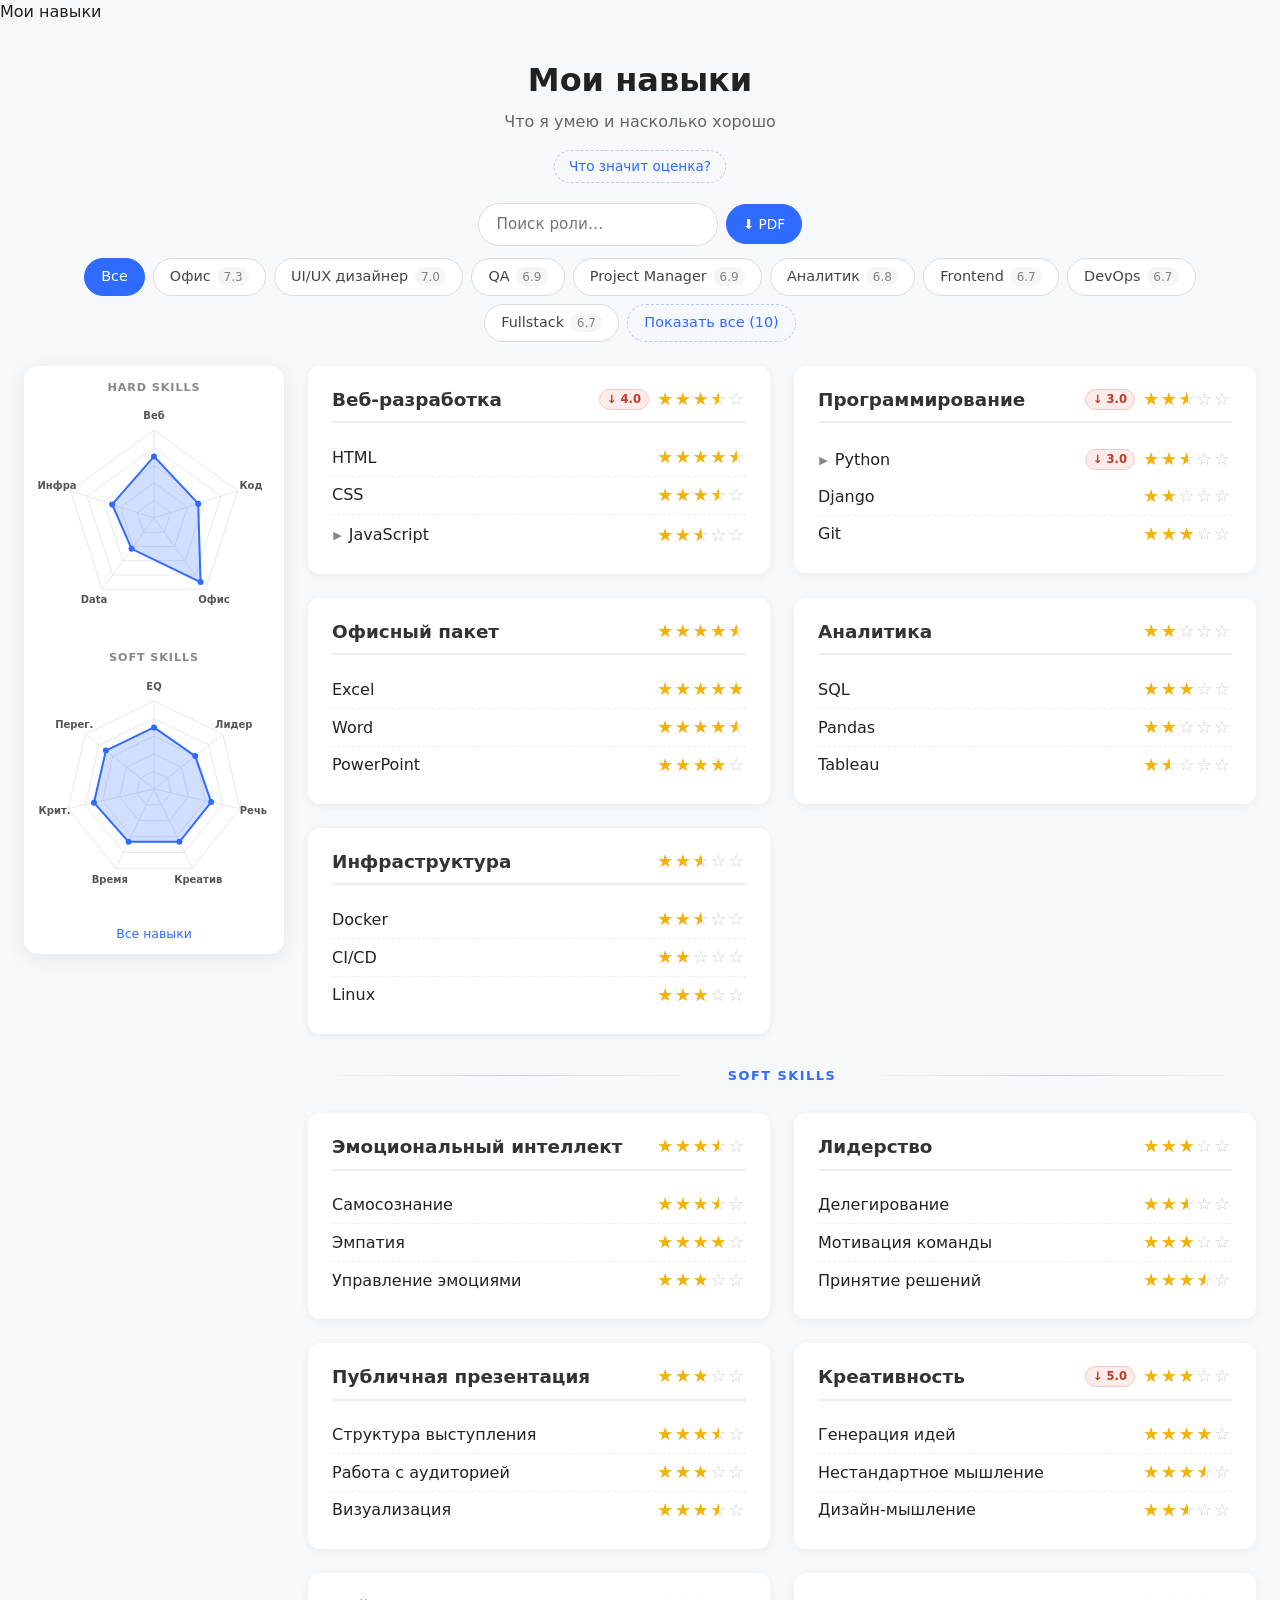
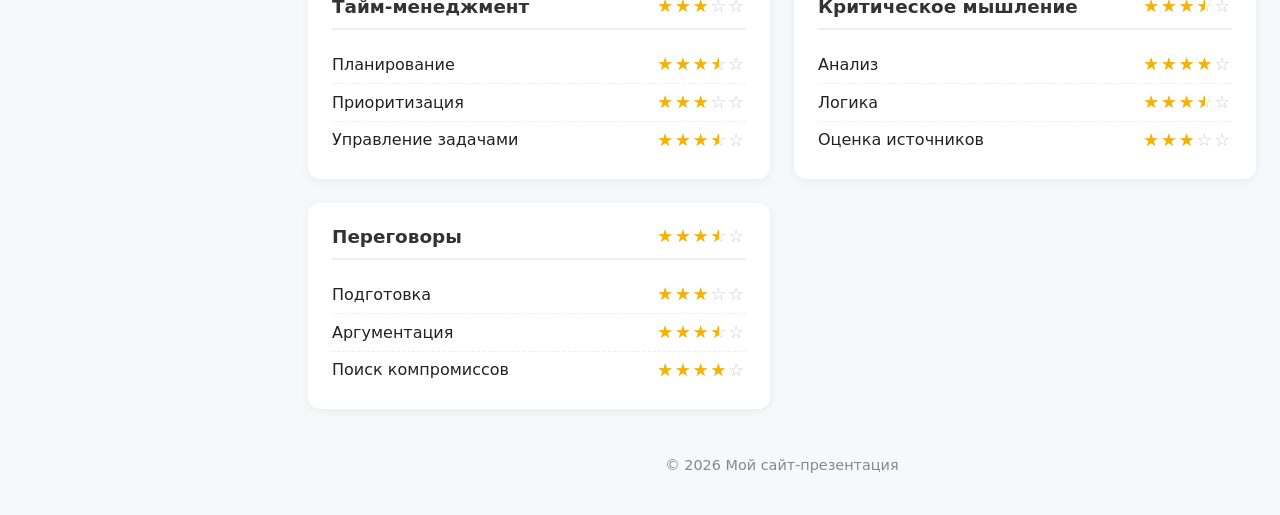
==== src/index.html @ 738a9970 "creating personal site with reflection skills. (data not valid, testing purpose)" ====
<!DOCTYPE html>
<html lang="ru">
<head>
  <meta charset="UTF-8">
  <meta name="viewport" content="width=device-width, initial-scale=1.0">
  <meta name="author" content="Roman Y."
  <title>Мои навыки</title>
  <link rel="stylesheet" href="css/style.css">
</head>
<body>

  <div class="layout">

    <aside class="radar-panel" aria-label="Диаграммы навыков">
      <div class="radar-block">
        <h3>Hard skills</h3>
        <div class="radar-canvas-wrap">
          <canvas id="radar-hard"></canvas>
        </div>
      </div>
      <div class="radar-block">
        <h3>Soft skills</h3>
        <div class="radar-canvas-wrap">
          <canvas id="radar-soft"></canvas>
        </div>
      </div>
      <p class="radar-panel__hint" id="radar-hint">Все навыки</p>
    </aside>

    <header class="page-header">
      <h1>Мои навыки</h1>
      <p class="subtitle">Что я умею и насколько хорошо</p>

      <div class="rubric">
        <button type="button" id="rubric-toggle" class="rubric-btn" aria-expanded="false">
          Что значит оценка?
        </button>
<div class="rubric-body" id="rubric-body" hidden>
  <table class="rubric-table">
    <thead>
      <tr>
        <th>Балл</th>
        <th>Hard skill</th>
        <th>Soft skill</th>
      </tr>
    </thead>
    <tbody>
      <tr><td>0</td>  <td>Не знаю / не слышал</td>                     <td>Не знаю / не слышал</td></tr>
      <tr><td>1</td>  <td>Слышал термин</td>                           <td>Слышал термин</td></tr>
      <tr><td>2</td>  <td>Понимаю идею, не практиковал</td>            <td>Понимаю идею, не практиковал</td></tr>
      <tr><td>3</td>  <td>Пробовал по туториалу</td>                   <td>Пробовал, обычно выходит плохо</td></tr>
      <tr><td>4</td>  <td>Простые задачи по инструкции</td>            <td>Работает в простых ситуациях</td></tr>
      <tr><td>5</td>  <td>Типовые задачи, иногда гуглю</td>            <td>Обычно справляюсь, иногда ошибаюсь</td></tr>
      <tr><td>6</td>  <td>Уверенно решаю типовые задачи</td>           <td>Уверенно применяю в работе</td></tr>
      <tr><td>7</td>  <td>Сложные задачи, знаю нюансы</td>             <td>Применяю в сложных ситуациях</td></tr>
      <tr><td>8</td>  <td>Понимаю устройство, оптимизирую</td>         <td>Обучаю других, вижу нестандартные ходы</td></tr>
      <tr><td>9</td>  <td>Проектирую решения с нуля</td>               <td>Признан в команде как эксперт</td></tr>
      <tr><td>10</td> <td>Эксперт: учу других, развиваю тему</td>      <td>Эксперт: развиваю практику, обучаю</td></tr>
    </tbody>
  </table>
</div>
      </div>

      <div class="roles-bar">
        <div class="roles-search-row">
          <input
            type="search"
            id="roles-search"
            class="roles-search"
            placeholder="Поиск роли…"
            autocomplete="off"
          >
          <button type="button" id="print-btn" class="print-btn" title="Сохранить в PDF">
            ⬇ PDF
          </button>
        </div>
        <nav class="roles-nav" id="roles-nav" aria-label="Фильтр по ролям"></nav>
      </div>
    </header>

    <main class="layout__content">
      <aside class="roles-summary" id="roles-summary" aria-live="polite" hidden></aside>
      <div class="skills-wrapper" id="skills-wrapper"></div>

      <footer class="page-footer">
        <p>© 2026 Мой сайт-презентация</p>
      </footer>
    </main>

  </div>

  <div id="radar-tooltip" class="radar-tooltip" hidden></div>

  <script src="js/script.js"></script>
</body>
</html>
---- src/css/style.css ----
/* ---------- Базовое ---------- */
* { box-sizing: border-box; }

/* Спасает hidden от переопределения display-ом */
[hidden] { display: none !important; }

body {
  margin: 0;
  font-family: system-ui, -apple-system, "Segoe UI", Roboto, sans-serif;
  background: #f7f8fa;
  color: #222;
  line-height: 1.5;
}

/* ---------- Раскладка ---------- */
.layout {
  display: grid;
  grid-template-columns: 260px minmax(0, 1fr);
  grid-template-areas:
    "header header"
    "radar  content";
  gap: 1.5rem;
  max-width: 1300px;
  margin: 0 auto;
  padding: 1.5rem;
  align-items: start;
}

/* ---------- Радар-панель ---------- */
.radar-panel {
  grid-area: radar;
  background: #fff;
  border-radius: 14px;
  padding: 14px 14px 10px;
  box-shadow: 0 4px 20px rgba(0, 0, 0, .08);
  display: flex;
  flex-direction: column;
  gap: 16px;
}

.radar-block h3 {
  margin: 0 0 6px;
  font-size: .7rem;
  text-transform: uppercase;
  letter-spacing: .08em;
  color: #888;
  text-align: center;
  font-weight: 600;
}

.radar-canvas-wrap { position: relative; }

.radar-block canvas {
  display: block;
  width: 100%;
  aspect-ratio: 1 / 1;
}

.radar-panel__hint {
  margin: 4px 0 0;
  font-size: .78rem;
  color: #2f6bff;
  text-align: center;
  font-weight: 500;
  min-height: 1em;
}

/* ---------- Тултип радара ---------- */
.radar-tooltip {
  position: fixed;
  z-index: 1000;
  pointer-events: none;
  background: #1e2330;
  color: #fff;
  padding: .5rem .75rem;
  border-radius: 8px;
  box-shadow: 0 4px 16px rgba(0, 0, 0, .25);
  font-size: .82rem;
  line-height: 1.3;
  display: flex;
  flex-direction: column;
  gap: .25rem;
  max-width: 240px;
}

.radar-tooltip__name { font-weight: 600; }

.radar-tooltip__rating {
  display: inline-flex;
  align-items: center;
  gap: .4rem;
}

.radar-tooltip__num {
  font-variant-numeric: tabular-nums;
  color: #ffd46b;
  font-weight: 600;
}

.radar-tooltip__stars .stars {
  font-size: .95rem;
  letter-spacing: 1px;
}
.radar-tooltip__stars .stars::before { color: rgba(255, 255, 255, .35); }
.radar-tooltip__stars .stars::after  { color: #ffd46b; }

/* ---------- Шапка ---------- */
.page-header {
  grid-area: header;
  text-align: center;
  padding: .5rem 0 0;
}

.page-header h1 {
  margin: 0 0 .35rem;
  font-size: 2rem;
}

.subtitle {
  color: #666;
  margin: 0 0 1rem;
}

.layout__content {
  grid-area: content;
  min-width: 0;
}

/* ---------- Рубрика ---------- */
.rubric {
  margin: 0 0 1.25rem;
}

.rubric-btn {
  font: inherit;
  font-size: .85rem;
  color: #2f6bff;
  background: none;
  border: 1px dashed #b7c8ff;
  padding: .35rem .9rem;
  border-radius: 999px;
  cursor: pointer;
  transition: background .15s;
}
.rubric-btn:hover { background: #f5f8ff; }

.rubric-body {
  max-width: 680px;  
  margin: .75rem auto 0;
  text-align: left;
}

.rubric-table {
  width: 100%;
  border-collapse: collapse;
  font-size: .88rem;
  background: #fff;
  border-radius: 10px;
  overflow: hidden;
  box-shadow: 0 2px 8px rgba(0, 0, 0, .06);
}
.rubric-table td {
  padding: .4rem .75rem;
  border-bottom: 1px solid #f0f0f0;
}
.rubric-table tr:last-child td { border-bottom: none; }
.rubric-table td:first-child {
  width: 3em;
  text-align: right;
  font-weight: 700;
  color: #2f6bff;
  font-variant-numeric: tabular-nums;
}

/* ---------- Панель ролей ---------- */
.roles-bar {
  display: flex;
  flex-direction: column;
  align-items: center;
  gap: .75rem;
}

.roles-search-row {
  display: flex;
  align-items: center;
  gap: .5rem;
  flex-wrap: wrap;
  justify-content: center;
}

.roles-search {
  font: inherit;
  font-size: .95rem;
  padding: .55rem 1.1rem;
  border-radius: 999px;
  border: 1px solid #d8dce2;
  background: #fff;
  min-width: 240px;
  max-width: 100%;
  color: inherit;
  transition: border-color .15s, box-shadow .15s;
}

.roles-search:focus {
  outline: none;
  border-color: #2f6bff;
  box-shadow: 0 0 0 3px rgba(47, 107, 255, .15);
}

.print-btn {
  font: inherit;
  font-size: .85rem;
  font-weight: 500;
  padding: .55rem 1rem;
  border-radius: 999px;
  border: 1px solid #2f6bff;
  background: #2f6bff;
  color: #fff;
  cursor: pointer;
  transition: background .15s, transform .1s;
}

.print-btn:hover { background: #2356d6; border-color: #2356d6; }
.print-btn:active { transform: scale(.97); }

.roles-nav {
  display: flex;
  flex-wrap: wrap;
  justify-content: center;
  gap: .5rem;
}

.role-btn {
  font: inherit;
  font-size: .9rem;
  padding: .45rem 1rem;
  border-radius: 999px;
  border: 1px solid #d8dce2;
  background: #fff;
  color: #444;
  cursor: pointer;
  display: inline-flex;
  align-items: center;
  gap: .4rem;
  transition: background .15s, color .15s, border-color .15s, transform .1s;
}

.role-btn:hover { border-color: #b9c0c9; background: #fafbfc; }
.role-btn:active { transform: scale(.97); }

.role-btn.is-active {
  background: #2f6bff;
  border-color: #2f6bff;
  color: #fff;
}

.role-btn__label { white-space: nowrap; }

.role-btn__score {
  font-size: .75rem;
  font-variant-numeric: tabular-nums;
  opacity: .65;
  padding: .05rem .4rem;
  border-radius: 999px;
  background: rgba(0, 0, 0, .06);
}

.role-btn.is-active .role-btn__score {
  background: rgba(255, 255, 255, .2);
  opacity: 1;
}

.role-btn--toggle {
  border-style: dashed;
  color: #2f6bff;
  border-color: #b7c8ff;
  background: #f5f8ff;
}

.role-btn--toggle:hover { background: #ecf1ff; border-color: #93aaff; }

.roles-nav__hint { color: #888; font-size: .9rem; padding: .45rem .5rem; }

/* ---------- Сводка ---------- */
.roles-summary {
  margin: 0 0 1rem;
  padding: 1rem 1.5rem;
  background: #fff;
  border-radius: 12px;
  box-shadow: 0 2px 8px rgba(0, 0, 0, .06);
  border-left: 4px solid #2f6bff;
}

.roles-summary__head {
  display: flex;
  flex-wrap: wrap;
  align-items: baseline;
  gap: .5rem;
  margin-bottom: .85rem;
}

.roles-summary__label { color: #666; font-size: .9rem; }
.roles-summary__roles { font-weight: 600; color: #2f6bff; }

.roles-summary__grid {
  display: grid;
  grid-template-columns: repeat(auto-fit, minmax(140px, 1fr));
  gap: 1rem;
}

.roles-summary__metric {
  display: flex;
  flex-direction: column;
  gap: .15rem;
  align-items: flex-start;
}

.roles-summary__metric-value {
  font-size: 1.25rem;
  font-weight: 600;
  font-variant-numeric: tabular-nums;
  color: #222;
  line-height: 1.2;
}

.roles-summary__metric-label {
  font-size: .78rem;
  color: #888;
  text-transform: uppercase;
  letter-spacing: .04em;
}

.roles-summary__metric .stars { margin-top: .1rem; }

/* ---------- Сетка блоков ---------- */
.skills-wrapper {
  display: grid;
  grid-template-columns: repeat(auto-fit, minmax(320px, 1fr));
  gap: 1.5rem;
  align-items: start;
}

.skills-group {
  background: #fff;
  border-radius: 12px;
  padding: 1.25rem 1.5rem;
  box-shadow: 0 2px 8px rgba(0, 0, 0, .06);
}

.skills-group__header {
  display: flex;
  justify-content: space-between;
  align-items: center;
  border-bottom: 2px solid #eee;
  padding-bottom: .5rem;
  margin-bottom: 1rem;
  gap: .75rem;
}

.skills-group__header h2 {
  margin: 0;
  font-size: 1.15rem;
  color: #333;
}

/* ---------- Разделитель Hard / Soft ---------- */
.skills-divider {
  grid-column: 1 / -1;
  display: flex;
  align-items: center;
  gap: 1rem;
  margin: .5rem 0 .25rem;
  color: #2f6bff;
  font-size: .8rem;
  text-transform: uppercase;
  letter-spacing: .12em;
  font-weight: 700;
}

.skills-divider::before,
.skills-divider::after {
  content: "";
  flex: 1;
  height: 1px;
  background: linear-gradient(to right, transparent, #c8d2e0, transparent);
}

.skills-divider span { white-space: nowrap; }

/* ---------- Список навыков ---------- */
.skills-list { list-style: none; padding: 0; margin: 0; }
.skills-list--nested { margin: 0; }

.skill {
  display: flex;
  justify-content: space-between;
  align-items: center;
  padding: .4rem 0;
  border-bottom: 1px dashed #eee;
  gap: .5rem;
}

.skill:last-child { border-bottom: none; }
.skill-name { font-weight: 500; }

.skill--has-children {
  border-bottom: none;
  padding-bottom: .25rem;
}

/* ---------- Кнопка-аккордеон ---------- */
.skill-toggle {
  font: inherit;
  color: inherit;
  background: none;
  border: 0;
  cursor: pointer;
  display: inline-flex;
  align-items: center;
  gap: .35rem;
  padding: .15rem .5rem;
  margin-left: -.5rem;
  border-radius: 6px;
  text-align: left;
  transition: background .12s;
}

.skill-toggle:hover { background: #eef2ff; }
.skill-toggle:focus-visible {
  outline: 2px solid #2f6bff;
  outline-offset: 1px;
}

.skill-caret {
  display: inline-block;
  width: 1em;
  text-align: center;
  color: #888;
  font-size: .7em;
  transition: transform .15s ease;
  transform-origin: 50% 50%;
  transform: translateY(1px);
}

.skill-caret::before { content: "▶"; }

.skill--expanded .skill-caret {
  transform: translateY(1px) rotate(90deg);
}

.skill--expanded .skill-toggle { background: #eef2ff; }

/* ---------- Группа детей ---------- */
.skill-subgroup {
  list-style: none;
  background: #f2f3f5;
  border-left: 3px solid #d3d7dd;
  border-radius: 8px;
  padding: .35rem .75rem .5rem;
  margin: .1rem 0 .65rem;
  animation: fadeIn .15s ease;
}

@keyframes fadeIn {
  from { opacity: 0; transform: translateY(-3px); }
  to   { opacity: 1; transform: translateY(0); }
}

.skill-subgroup .skill { border-bottom: 1px solid #e6e8eb; padding: .35rem 0; }
.skill-subgroup .skill:last-child { border-bottom: none; }
.skill-subgroup .skill-name { font-weight: 400; color: #444; font-size: .95rem; }
.skill-subgroup .stars { font-size: 1rem; }

.skill-subgroup .skill-subgroup {
  background: #e9ebef;
  border-left-color: #c2c7ce;
  margin: .1rem 0 .4rem;
}

.skill-subgroup .skill-subgroup .skill-subgroup {
  background: #e0e3e8;
  border-left-color: #b3b9c1;
}

/* ---------- Мета ---------- */
.skill-meta {
  display: inline-flex;
  align-items: center;
  gap: .5rem;
  flex-shrink: 0;
}

/* ---------- Бейдж «слабое место» ---------- */
.skill-weak {
  display: inline-flex;
  align-items: center;
  gap: .15rem;
  font-size: .72rem;
  font-variant-numeric: tabular-nums;
  font-weight: 600;
  color: #c0392b;
  background: #fdecea;
  border: 1px solid #f5c6c2;
  border-radius: 999px;
  padding: .05rem .45rem;
  white-space: nowrap;
  cursor: help;
}

.skill-subgroup .skill-weak {
  font-size: .68rem;
  padding: .02rem .4rem;
}

/* ---------- Звёзды ---------- */
.stars {
  --rating: 0;
  display: inline-block;
  position: relative;
  font-size: 1.1rem;
  letter-spacing: 2px;
  line-height: 1;
  user-select: none;
  font-family: system-ui, "Segoe UI Symbol", "Apple Symbols",
               "Noto Sans Symbols", sans-serif;
  white-space: nowrap;
}

.stars::before { content: "☆☆☆☆☆"; color: #ccc; }

.stars::after {
  content: "★★★★★";
  color: #f5b301;
  position: absolute;
  top: 0;
  left: 0;
  width: calc(var(--rating) / 5 * 100%);
  overflow: hidden;
  white-space: nowrap;
}

/* ---------- Пустой результат ---------- */
.empty-state {
  grid-column: 1 / -1;
  text-align: center;
  color: #888;
  padding: 2rem;
  background: #fff;
  border-radius: 12px;
  box-shadow: 0 2px 8px rgba(0, 0, 0, .06);
}

/* ---------- Подвал ---------- */
.page-footer {
  text-align: center;
  color: #888;
  font-size: .9rem;
  padding: 2rem 1rem 0;
}

/* ---------- Мобильная раскладка ---------- */
@media (max-width: 980px) {
  .layout {
    grid-template-columns: minmax(0, 1fr);
    grid-template-areas:
      "header"
      "radar"
      "content";
    padding: 1rem;
    gap: 1rem;
  }

  .radar-panel {
    max-width: 520px;
    margin: 0 auto;
    width: 100%;
  }
}

/* ---------- Печать / PDF ---------- */
@media print {
  .roles-bar,
  .roles-summary,
  .page-footer,
  .print-btn,
  .rubric,
  .radar-tooltip { display: none !important; }

  body { background: #fff; color: #000; }

  .layout {
    display: block;
    max-width: 100%;
    padding: 0;
    gap: 0;
  }

  .page-header {
    text-align: left;
    padding: 0 0 1rem;
    border-bottom: 2px solid #333;
    margin-bottom: 1.25rem;
  }

  .page-header h1 { font-size: 1.6rem; }
  .subtitle { color: #555; }

  .radar-panel {
    display: flex;
    flex-direction: row;
    gap: 16px;
    width: 100%;
    max-width: 100%;
    margin: 0 0 1.5rem;
    padding: 10px;
    box-shadow: none;
    border: 1px solid #ccc;
    border-radius: 8px;
    break-inside: avoid;
    page-break-inside: avoid;
  }

  .radar-block { flex: 1 1 50%; }
  .radar-block h3 { color: #333; font-size: .7rem; }
  .radar-panel__hint { color: #333; font-size: .75rem; width: 100%; }

  .skills-wrapper {
    grid-template-columns: repeat(2, 1fr);
    gap: 12px;
  }

  .skills-divider {
    color: #333;
    margin: .75rem 0 .25rem;
  }
  .skills-divider::before,
  .skills-divider::after {
    background: linear-gradient(to right, transparent, #999, transparent);
  }

  .skills-group {
    box-shadow: none;
    border: 1px solid #ccc;
    border-radius: 6px;
    padding: .75rem 1rem;
    break-inside: avoid;
    page-break-inside: avoid;
  }

  .skill-subgroup {
    background: #f7f7f7;
    border-left: 2px solid #999;
  }

  .skill-toggle {
    padding: 0;
    margin: 0;
    background: none !important;
  }
  .skill-caret { display: none; }

  .skill-weak {
    background: #f7f7f7;
    border-color: #bbb;
    color: #444;
  }

  .stars::before { color: #bbb; }
  .stars::after  { color: #b58900; }

  * {
    -webkit-print-color-adjust: exact;
    print-color-adjust: exact;
  }
}
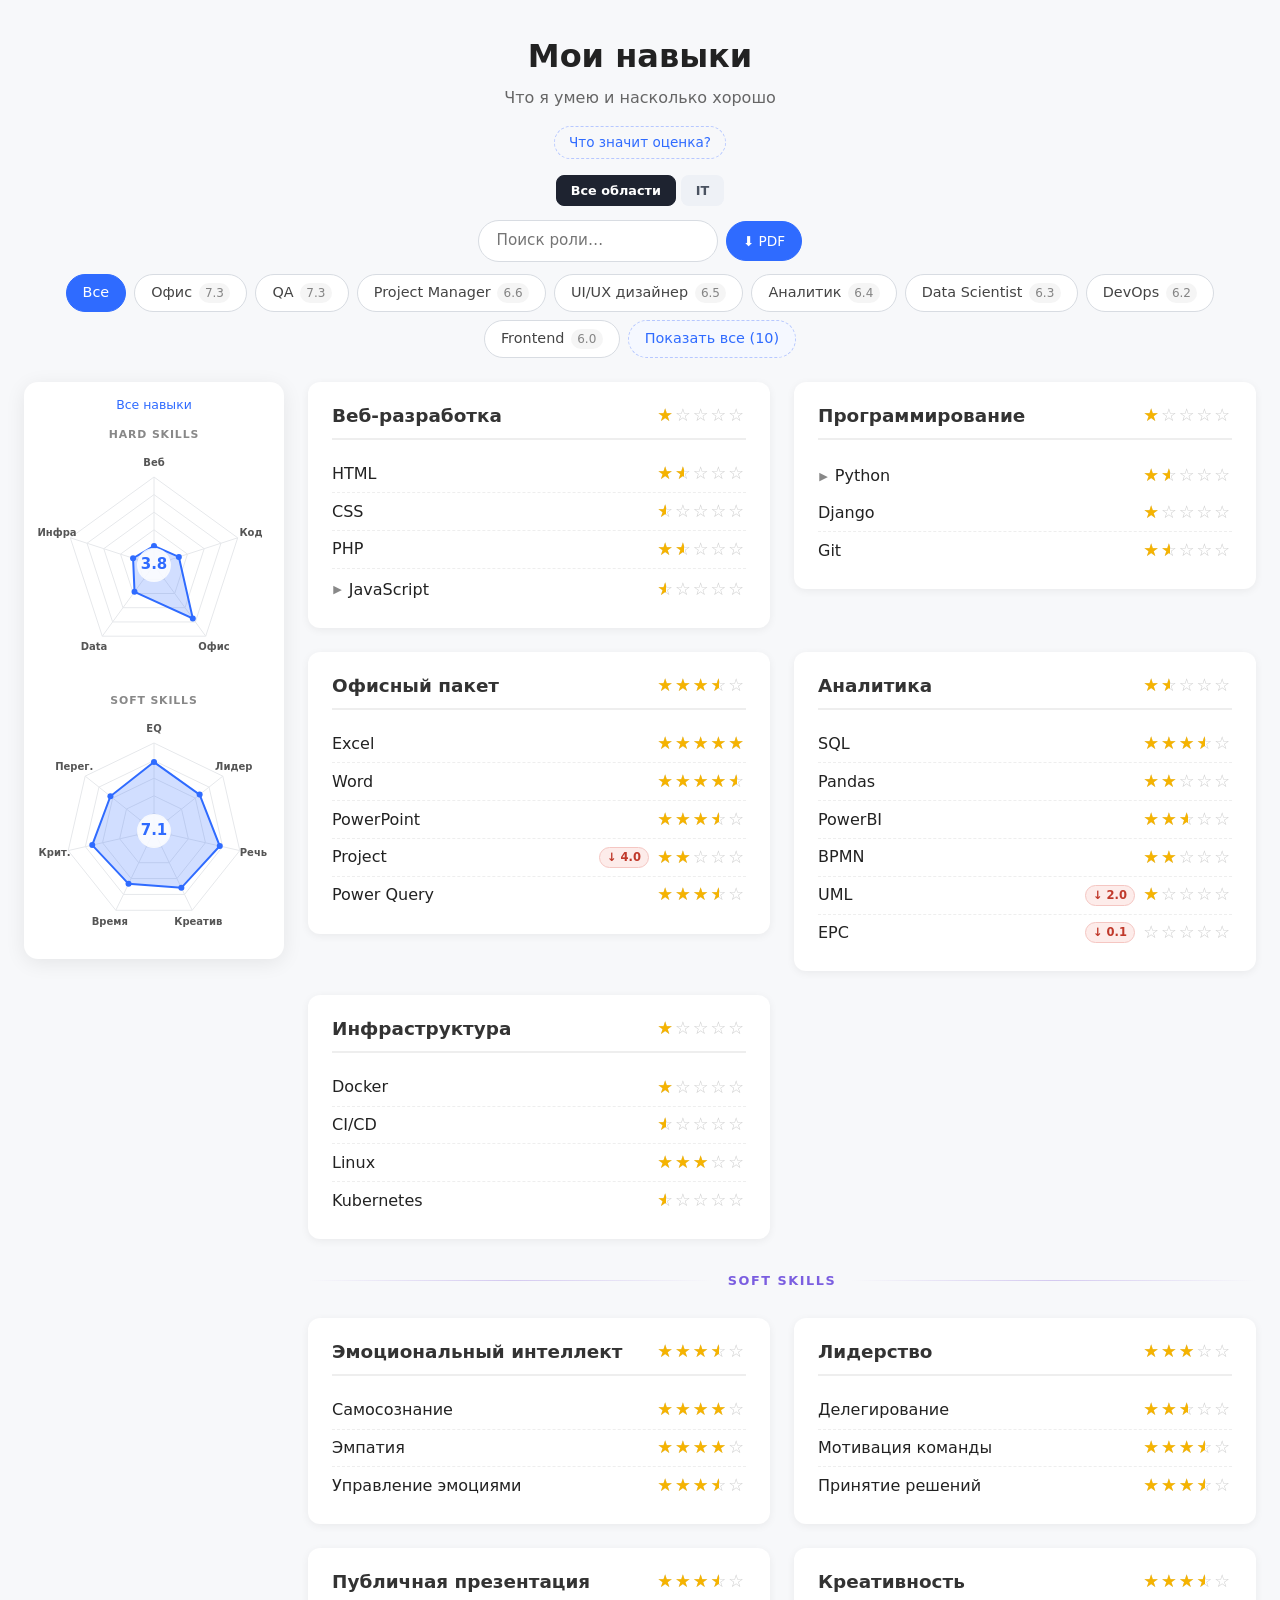
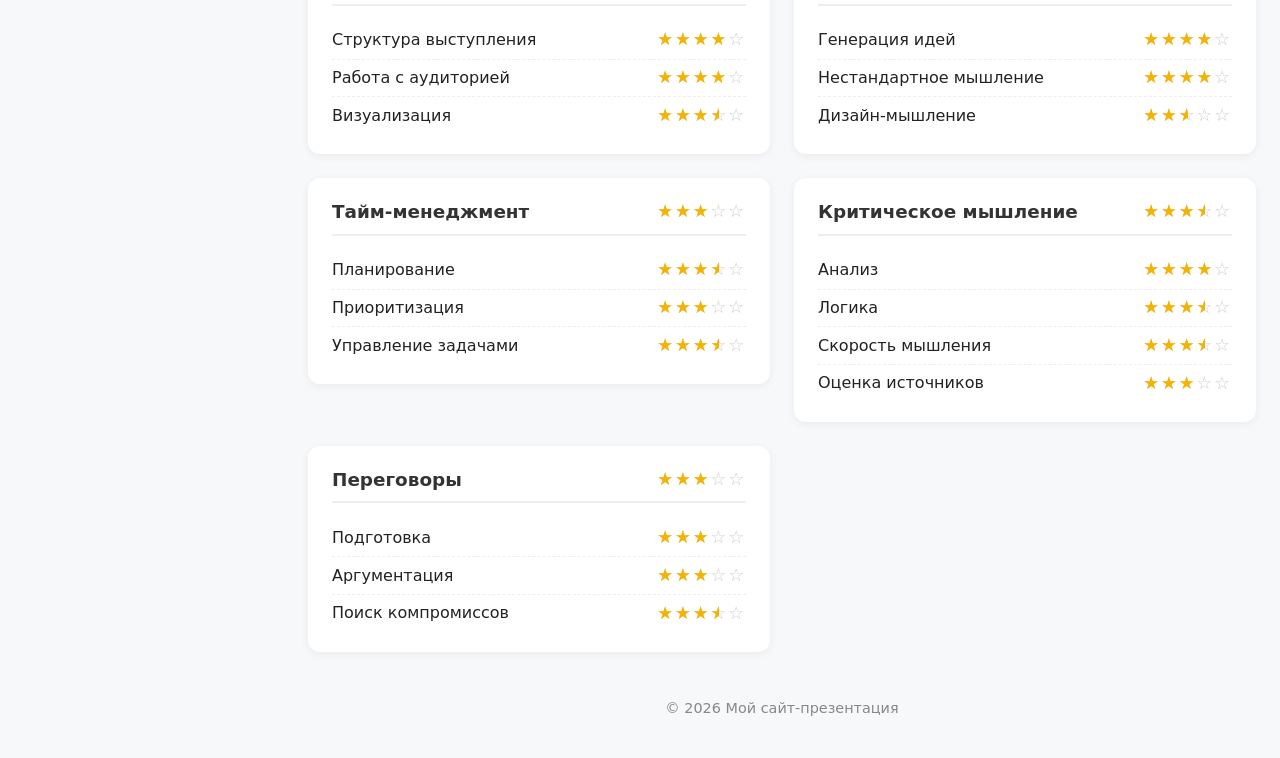
==== commit aee84730: "add domain to present skills, now has possibility to create additional sphere of profession" ====
--- a/src/index.html
+++ b/src/index.html
@@ -3,7 +3,6 @@
 <head>
   <meta charset="UTF-8">
   <meta name="viewport" content="width=device-width, initial-scale=1.0">
-  <meta name="author" content="Roman Y."
   <title>Мои навыки</title>
   <link rel="stylesheet" href="css/style.css">
 </head>
@@ -11,20 +10,10 @@
 
   <div class="layout">
 
+    <!-- Радары — динамические, JS сам построит нужные -->
     <aside class="radar-panel" aria-label="Диаграммы навыков">
-      <div class="radar-block">
-        <h3>Hard skills</h3>
-        <div class="radar-canvas-wrap">
-          <canvas id="radar-hard"></canvas>
-        </div>
-      </div>
-      <div class="radar-block">
-        <h3>Soft skills</h3>
-        <div class="radar-canvas-wrap">
-          <canvas id="radar-soft"></canvas>
-        </div>
-      </div>
       <p class="radar-panel__hint" id="radar-hint">Все навыки</p>
+      <div id="radar-panel-inner" class="radar-panel__inner"></div>
     </aside>
 
     <header class="page-header">
@@ -35,31 +24,33 @@
         <button type="button" id="rubric-toggle" class="rubric-btn" aria-expanded="false">
           Что значит оценка?
         </button>
-<div class="rubric-body" id="rubric-body" hidden>
-  <table class="rubric-table">
-    <thead>
-      <tr>
-        <th>Балл</th>
-        <th>Hard skill</th>
-        <th>Soft skill</th>
-      </tr>
-    </thead>
-    <tbody>
-      <tr><td>0</td>  <td>Не знаю / не слышал</td>                     <td>Не знаю / не слышал</td></tr>
-      <tr><td>1</td>  <td>Слышал термин</td>                           <td>Слышал термин</td></tr>
-      <tr><td>2</td>  <td>Понимаю идею, не практиковал</td>            <td>Понимаю идею, не практиковал</td></tr>
-      <tr><td>3</td>  <td>Пробовал по туториалу</td>                   <td>Пробовал, обычно выходит плохо</td></tr>
-      <tr><td>4</td>  <td>Простые задачи по инструкции</td>            <td>Работает в простых ситуациях</td></tr>
-      <tr><td>5</td>  <td>Типовые задачи, иногда гуглю</td>            <td>Обычно справляюсь, иногда ошибаюсь</td></tr>
-      <tr><td>6</td>  <td>Уверенно решаю типовые задачи</td>           <td>Уверенно применяю в работе</td></tr>
-      <tr><td>7</td>  <td>Сложные задачи, знаю нюансы</td>             <td>Применяю в сложных ситуациях</td></tr>
-      <tr><td>8</td>  <td>Понимаю устройство, оптимизирую</td>         <td>Обучаю других, вижу нестандартные ходы</td></tr>
-      <tr><td>9</td>  <td>Проектирую решения с нуля</td>               <td>Признан в команде как эксперт</td></tr>
-      <tr><td>10</td> <td>Эксперт: учу других, развиваю тему</td>      <td>Эксперт: развиваю практику, обучаю</td></tr>
-    </tbody>
-  </table>
-</div>
+        <div class="rubric-body" id="rubric-body" hidden>
+          <table class="rubric-table">
+            <thead>
+              <tr>
+                <th>Балл</th>
+                <th>Hard skill</th>
+                <th>Soft skill</th>
+              </tr>
+            </thead>
+            <tbody>
+              <tr><td>0</td>  <td>Не знаю / не слышал</td>              <td>Не знаю / не слышал</td></tr>
+              <tr><td>1</td>  <td>Слышал термин</td>                    <td>Слышал термин</td></tr>
+              <tr><td>2</td>  <td>Понимаю идею, не практиковал</td>     <td>Понимаю идею, не практиковал</td></tr>
+              <tr><td>3</td>  <td>Пробовал по туториалу</td>            <td>Пробовал, обычно выходит плохо</td></tr>
+              <tr><td>4</td>  <td>Простые задачи по инструкции</td>     <td>Работает в простых ситуациях</td></tr>
+              <tr><td>5</td>  <td>Типовые задачи, иногда гуглю</td>     <td>Обычно справляюсь, иногда ошибаюсь</td></tr>
+              <tr><td>6</td>  <td>Уверенно решаю типовые задачи</td>    <td>Уверенно применяю в работе</td></tr>
+              <tr><td>7</td>  <td>Сложные задачи, знаю нюансы</td>      <td>Применяю в сложных ситуациях</td></tr>
+              <tr><td>8</td>  <td>Понимаю устройство, оптимизирую</td>  <td>Обучаю других, вижу нестандартные ходы</td></tr>
+              <tr><td>9</td>  <td>Проектирую решения с нуля</td>        <td>Признан в команде как эксперт</td></tr>
+              <tr><td>10</td> <td>Эксперт: учу других, развиваю тему</td><td>Эксперт: развиваю практику, обучаю</td></tr>
+            </tbody>
+          </table>
+        </div>
       </div>
+
+      <nav class="domains-nav" id="domains-nav" aria-label="Область"></nav>
 
       <div class="roles-bar">
         <div class="roles-search-row">
--- a/src/css/style.css
+++ b/src/css/style.css
@@ -1,7 +1,5 @@
 /* ---------- Базовое ---------- */
 * { box-sizing: border-box; }
-
-/* Спасает hidden от переопределения display-ом */
 [hidden] { display: none !important; }
 
 body {
@@ -31,16 +29,68 @@
   grid-area: radar;
   background: #fff;
   border-radius: 14px;
-  padding: 14px 14px 10px;
+  padding: 14px 14px 12px;
   box-shadow: 0 4px 20px rgba(0, 0, 0, .08);
+  display: flex;
+  flex-direction: column;
+  gap: 12px;
+}
+
+.radar-panel__hint {
+  margin: 0;
+  font-size: .78rem;
+  color: #2f6bff;
+  text-align: center;
+  font-weight: 500;
+  min-height: 1em;
+}
+
+.radar-panel__inner {
   display: flex;
   flex-direction: column;
   gap: 16px;
+  /* без скролла по умолчанию */
+}
+
+/* Скролл — только для много-доменного режима */
+.radar-panel__inner--scroll {
+  max-height: 78vh;
+  overflow-y: auto;
+  padding-right: 4px;
+  scrollbar-width: thin;
+}
+
+.radar-panel__inner--scroll::-webkit-scrollbar { width: 6px; }
+.radar-panel__inner--scroll::-webkit-scrollbar-thumb {
+  background: #d8dce2;
+  border-radius: 999px;
+}
+
+.radar-domain {
+  display: flex;
+  flex-direction: column;
+  gap: 12px;
+}
+
+.radar-domain + .radar-domain {
+  margin-top: 8px;
+  padding-top: 14px;
+  border-top: 1px solid #eef0f3;
+}
+
+.radar-domain__title {
+  margin: 0;
+  font-size: .8rem;
+  font-weight: 700;
+  color: #1e2330;
+  text-align: center;
+  letter-spacing: .06em;
+  text-transform: uppercase;
 }
 
 .radar-block h3 {
   margin: 0 0 6px;
-  font-size: .7rem;
+  font-size: .68rem;
   text-transform: uppercase;
   letter-spacing: .08em;
   color: #888;
@@ -56,13 +106,12 @@
   aspect-ratio: 1 / 1;
 }
 
-.radar-panel__hint {
-  margin: 4px 0 0;
-  font-size: .78rem;
-  color: #2f6bff;
+.radar-empty {
+  margin: 0;
   text-align: center;
-  font-weight: 500;
-  min-height: 1em;
+  font-size: .82rem;
+  color: #999;
+  padding: 1rem 0;
 }
 
 /* ---------- Тултип радара ---------- */
@@ -79,28 +128,29 @@
   line-height: 1.3;
   display: flex;
   flex-direction: column;
-  gap: .25rem;
+  gap: .2rem;
   max-width: 240px;
 }
 
 .radar-tooltip__name { font-weight: 600; }
-
+.radar-tooltip__type {
+  font-size: .7rem;
+  color: #a0a8b8;
+  text-transform: uppercase;
+  letter-spacing: .05em;
+}
 .radar-tooltip__rating {
   display: inline-flex;
   align-items: center;
   gap: .4rem;
-}
-
+  margin-top: .1rem;
+}
 .radar-tooltip__num {
   font-variant-numeric: tabular-nums;
   color: #ffd46b;
   font-weight: 600;
 }
-
-.radar-tooltip__stars .stars {
-  font-size: .95rem;
-  letter-spacing: 1px;
-}
+.radar-tooltip__stars .stars { font-size: .95rem; letter-spacing: 1px; }
 .radar-tooltip__stars .stars::before { color: rgba(255, 255, 255, .35); }
 .radar-tooltip__stars .stars::after  { color: #ffd46b; }
 
@@ -111,25 +161,13 @@
   padding: .5rem 0 0;
 }
 
-.page-header h1 {
-  margin: 0 0 .35rem;
-  font-size: 2rem;
-}
-
-.subtitle {
-  color: #666;
-  margin: 0 0 1rem;
-}
-
-.layout__content {
-  grid-area: content;
-  min-width: 0;
-}
+.page-header h1 { margin: 0 0 .35rem; font-size: 2rem; }
+.subtitle { color: #666; margin: 0 0 1rem; }
+
+.layout__content { grid-area: content; min-width: 0; }
 
 /* ---------- Рубрика ---------- */
-.rubric {
-  margin: 0 0 1.25rem;
-}
+.rubric { margin: 0 0 1rem; }
 
 .rubric-btn {
   font: inherit;
@@ -145,7 +183,7 @@
 .rubric-btn:hover { background: #f5f8ff; }
 
 .rubric-body {
-  max-width: 680px;  
+  max-width: 680px;
   margin: .75rem auto 0;
   text-align: left;
 }
@@ -153,24 +191,72 @@
 .rubric-table {
   width: 100%;
   border-collapse: collapse;
-  font-size: .88rem;
+  font-size: .85rem;
   background: #fff;
   border-radius: 10px;
   overflow: hidden;
   box-shadow: 0 2px 8px rgba(0, 0, 0, .06);
 }
+.rubric-table thead th {
+  padding: .5rem .75rem;
+  background: #f5f7fa;
+  color: #555;
+  font-size: .72rem;
+  text-transform: uppercase;
+  letter-spacing: .06em;
+  text-align: left;
+  border-bottom: 1px solid #e6e8eb;
+  font-weight: 700;
+}
 .rubric-table td {
   padding: .4rem .75rem;
   border-bottom: 1px solid #f0f0f0;
+  vertical-align: top;
 }
 .rubric-table tr:last-child td { border-bottom: none; }
 .rubric-table td:first-child {
-  width: 3em;
+  width: 2.5em;
   text-align: right;
   font-weight: 700;
   color: #2f6bff;
   font-variant-numeric: tabular-nums;
 }
+.rubric-table td:nth-child(2),
+.rubric-table td:nth-child(3) { color: #444; }
+
+@media (max-width: 640px) {
+  .rubric-table { font-size: .78rem; }
+  .rubric-table td,
+  .rubric-table thead th { padding: .35rem .5rem; }
+}
+
+/* ---------- Домены ---------- */
+.domains-nav {
+  display: flex;
+  flex-wrap: wrap;
+  justify-content: center;
+  gap: .35rem;
+  margin: 0 0 .85rem;
+}
+
+.domain-btn {
+  font: inherit;
+  font-size: .8rem;
+  font-weight: 600;
+  padding: .3rem .85rem;
+  border-radius: 8px;
+  border: 1px solid transparent;
+  background: #eef1f6;
+  color: #4a5361;
+  cursor: pointer;
+  transition: background .15s, color .15s, border-color .15s;
+}
+.domain-btn:hover { background: #e3e8f0; }
+.domain-btn.is-active {
+  background: #1e2330;
+  color: #fff;
+  border-color: #1e2330;
+}
 
 /* ---------- Панель ролей ---------- */
 .roles-bar {
@@ -179,7 +265,6 @@
   align-items: center;
   gap: .75rem;
 }
-
 .roles-search-row {
   display: flex;
   align-items: center;
@@ -187,7 +272,6 @@
   flex-wrap: wrap;
   justify-content: center;
 }
-
 .roles-search {
   font: inherit;
   font-size: .95rem;
@@ -200,7 +284,6 @@
   color: inherit;
   transition: border-color .15s, box-shadow .15s;
 }
-
 .roles-search:focus {
   outline: none;
   border-color: #2f6bff;
@@ -219,7 +302,6 @@
   cursor: pointer;
   transition: background .15s, transform .1s;
 }
-
 .print-btn:hover { background: #2356d6; border-color: #2356d6; }
 .print-btn:active { transform: scale(.97); }
 
@@ -229,7 +311,6 @@
   justify-content: center;
   gap: .5rem;
 }
-
 .role-btn {
   font: inherit;
   font-size: .9rem;
@@ -244,18 +325,14 @@
   gap: .4rem;
   transition: background .15s, color .15s, border-color .15s, transform .1s;
 }
-
 .role-btn:hover { border-color: #b9c0c9; background: #fafbfc; }
 .role-btn:active { transform: scale(.97); }
-
 .role-btn.is-active {
   background: #2f6bff;
   border-color: #2f6bff;
   color: #fff;
 }
-
 .role-btn__label { white-space: nowrap; }
-
 .role-btn__score {
   font-size: .75rem;
   font-variant-numeric: tabular-nums;
@@ -264,21 +341,17 @@
   border-radius: 999px;
   background: rgba(0, 0, 0, .06);
 }
-
 .role-btn.is-active .role-btn__score {
   background: rgba(255, 255, 255, .2);
   opacity: 1;
 }
-
 .role-btn--toggle {
   border-style: dashed;
   color: #2f6bff;
   border-color: #b7c8ff;
   background: #f5f8ff;
 }
-
 .role-btn--toggle:hover { background: #ecf1ff; border-color: #93aaff; }
-
 .roles-nav__hint { color: #888; font-size: .9rem; padding: .45rem .5rem; }
 
 /* ---------- Сводка ---------- */
@@ -290,7 +363,6 @@
   box-shadow: 0 2px 8px rgba(0, 0, 0, .06);
   border-left: 4px solid #2f6bff;
 }
-
 .roles-summary__head {
   display: flex;
   flex-wrap: wrap;
@@ -298,23 +370,28 @@
   gap: .5rem;
   margin-bottom: .85rem;
 }
-
 .roles-summary__label { color: #666; font-size: .9rem; }
 .roles-summary__roles { font-weight: 600; color: #2f6bff; }
 
 .roles-summary__grid {
   display: grid;
-  grid-template-columns: repeat(auto-fit, minmax(140px, 1fr));
+  grid-template-columns: repeat(auto-fit, minmax(150px, 1fr));
   gap: 1rem;
 }
-
 .roles-summary__metric {
   display: flex;
   flex-direction: column;
-  gap: .15rem;
+  gap: .1rem;
   align-items: flex-start;
 }
-
+.roles-summary__metric--hard {
+  padding-left: .6rem;
+  border-left: 3px solid #2f6bff;
+}
+.roles-summary__metric--soft {
+  padding-left: .6rem;
+  border-left: 3px solid #7b5ee0;
+}
 .roles-summary__metric-value {
   font-size: 1.25rem;
   font-weight: 600;
@@ -322,15 +399,23 @@
   color: #222;
   line-height: 1.2;
 }
-
 .roles-summary__metric-label {
-  font-size: .78rem;
+  font-size: .72rem;
   color: #888;
   text-transform: uppercase;
   letter-spacing: .04em;
 }
-
-.roles-summary__metric .stars { margin-top: .1rem; }
+.roles-summary__metric-sub {
+  font-size: .75rem;
+  color: #999;
+}
+.roles-summary__metric .stars { margin: .15rem 0; }
+
+.lvl-trainee { color: #8a8a8a; }
+.lvl-junior  { color: #6b8f3a; }
+.lvl-middle  { color: #2f6bff; }
+.lvl-senior  { color: #c47f00; }
+.lvl-expert  { color: #c0392b; }
 
 /* ---------- Сетка блоков ---------- */
 .skills-wrapper {
@@ -339,14 +424,12 @@
   gap: 1.5rem;
   align-items: start;
 }
-
 .skills-group {
   background: #fff;
   border-radius: 12px;
   padding: 1.25rem 1.5rem;
   box-shadow: 0 2px 8px rgba(0, 0, 0, .06);
 }
-
 .skills-group__header {
   display: flex;
   justify-content: space-between;
@@ -356,7 +439,6 @@
   margin-bottom: 1rem;
   gap: .75rem;
 }
-
 .skills-group__header h2 {
   margin: 0;
   font-size: 1.15rem;
@@ -370,21 +452,19 @@
   align-items: center;
   gap: 1rem;
   margin: .5rem 0 .25rem;
-  color: #2f6bff;
+  color: #7b5ee0;
   font-size: .8rem;
   text-transform: uppercase;
   letter-spacing: .12em;
   font-weight: 700;
 }
-
 .skills-divider::before,
 .skills-divider::after {
   content: "";
   flex: 1;
   height: 1px;
-  background: linear-gradient(to right, transparent, #c8d2e0, transparent);
-}
-
+  background: linear-gradient(to right, transparent, #d4c9f0, transparent);
+}
 .skills-divider span { white-space: nowrap; }
 
 /* ---------- Список навыков ---------- */
@@ -399,16 +479,10 @@
   border-bottom: 1px dashed #eee;
   gap: .5rem;
 }
-
 .skill:last-child { border-bottom: none; }
 .skill-name { font-weight: 500; }
-
-.skill--has-children {
-  border-bottom: none;
-  padding-bottom: .25rem;
-}
-
-/* ---------- Кнопка-аккордеон ---------- */
+.skill--has-children { border-bottom: none; padding-bottom: .25rem; }
+
 .skill-toggle {
   font: inherit;
   color: inherit;
@@ -424,12 +498,8 @@
   text-align: left;
   transition: background .12s;
 }
-
 .skill-toggle:hover { background: #eef2ff; }
-.skill-toggle:focus-visible {
-  outline: 2px solid #2f6bff;
-  outline-offset: 1px;
-}
+.skill-toggle:focus-visible { outline: 2px solid #2f6bff; outline-offset: 1px; }
 
 .skill-caret {
   display: inline-block;
@@ -441,16 +511,10 @@
   transform-origin: 50% 50%;
   transform: translateY(1px);
 }
-
 .skill-caret::before { content: "▶"; }
-
-.skill--expanded .skill-caret {
-  transform: translateY(1px) rotate(90deg);
-}
-
+.skill--expanded .skill-caret { transform: translateY(1px) rotate(90deg); }
 .skill--expanded .skill-toggle { background: #eef2ff; }
 
-/* ---------- Группа детей ---------- */
 .skill-subgroup {
   list-style: none;
   background: #f2f3f5;
@@ -460,29 +524,24 @@
   margin: .1rem 0 .65rem;
   animation: fadeIn .15s ease;
 }
-
 @keyframes fadeIn {
   from { opacity: 0; transform: translateY(-3px); }
   to   { opacity: 1; transform: translateY(0); }
 }
-
 .skill-subgroup .skill { border-bottom: 1px solid #e6e8eb; padding: .35rem 0; }
 .skill-subgroup .skill:last-child { border-bottom: none; }
 .skill-subgroup .skill-name { font-weight: 400; color: #444; font-size: .95rem; }
 .skill-subgroup .stars { font-size: 1rem; }
-
 .skill-subgroup .skill-subgroup {
   background: #e9ebef;
   border-left-color: #c2c7ce;
   margin: .1rem 0 .4rem;
 }
-
 .skill-subgroup .skill-subgroup .skill-subgroup {
   background: #e0e3e8;
   border-left-color: #b3b9c1;
 }
 
-/* ---------- Мета ---------- */
 .skill-meta {
   display: inline-flex;
   align-items: center;
@@ -490,7 +549,7 @@
   flex-shrink: 0;
 }
 
-/* ---------- Бейдж «слабое место» ---------- */
+/* ---------- Бейдж «слабое звено» ---------- */
 .skill-weak {
   display: inline-flex;
   align-items: center;
@@ -506,7 +565,6 @@
   white-space: nowrap;
   cursor: help;
 }
-
 .skill-subgroup .skill-weak {
   font-size: .68rem;
   padding: .02rem .4rem;
@@ -521,13 +579,10 @@
   letter-spacing: 2px;
   line-height: 1;
   user-select: none;
-  font-family: system-ui, "Segoe UI Symbol", "Apple Symbols",
-               "Noto Sans Symbols", sans-serif;
+  font-family: system-ui, "Segoe UI Symbol", "Apple Symbols", "Noto Sans Symbols", sans-serif;
   white-space: nowrap;
 }
-
 .stars::before { content: "☆☆☆☆☆"; color: #ccc; }
-
 .stars::after {
   content: "★★★★★";
   color: #f5b301;
@@ -569,7 +624,6 @@
     padding: 1rem;
     gap: 1rem;
   }
-
   .radar-panel {
     max-width: 520px;
     margin: 0 auto;
@@ -580,6 +634,7 @@
 /* ---------- Печать / PDF ---------- */
 @media print {
   .roles-bar,
+  .domains-nav,
   .roles-summary,
   .page-footer,
   .print-btn,
@@ -594,20 +649,18 @@
     padding: 0;
     gap: 0;
   }
-
   .page-header {
     text-align: left;
     padding: 0 0 1rem;
     border-bottom: 2px solid #333;
     margin-bottom: 1.25rem;
   }
-
   .page-header h1 { font-size: 1.6rem; }
   .subtitle { color: #555; }
 
   .radar-panel {
     display: flex;
-    flex-direction: row;
+    flex-direction: column;
     gap: 16px;
     width: 100%;
     max-width: 100%;
@@ -619,25 +672,26 @@
     break-inside: avoid;
     page-break-inside: avoid;
   }
-
-  .radar-block { flex: 1 1 50%; }
+  .radar-domain {
+    flex: 1 1 100%;
+    display: flex;
+    flex-direction: row;
+    gap: 16px;
+    justify-content: center;
+  }
+  .radar-block { flex: 1 1 50%; max-width: 300px; }
   .radar-block h3 { color: #333; font-size: .7rem; }
-  .radar-panel__hint { color: #333; font-size: .75rem; width: 100%; }
+  .radar-panel__hint { color: #333; font-size: .75rem; }
 
   .skills-wrapper {
     grid-template-columns: repeat(2, 1fr);
     gap: 12px;
   }
-
-  .skills-divider {
-    color: #333;
-    margin: .75rem 0 .25rem;
-  }
+  .skills-divider { color: #333; margin: .75rem 0 .25rem; }
   .skills-divider::before,
   .skills-divider::after {
     background: linear-gradient(to right, transparent, #999, transparent);
   }
-
   .skills-group {
     box-shadow: none;
     border: 1px solid #ccc;
@@ -646,25 +700,10 @@
     break-inside: avoid;
     page-break-inside: avoid;
   }
-
-  .skill-subgroup {
-    background: #f7f7f7;
-    border-left: 2px solid #999;
-  }
-
-  .skill-toggle {
-    padding: 0;
-    margin: 0;
-    background: none !important;
-  }
+  .skill-subgroup { background: #f7f7f7; border-left: 2px solid #999; }
+  .skill-toggle { padding: 0; margin: 0; background: none !important; }
   .skill-caret { display: none; }
-
-  .skill-weak {
-    background: #f7f7f7;
-    border-color: #bbb;
-    color: #444;
-  }
-
+  .skill-weak { background: #f7f7f7; border-color: #bbb; color: #444; }
   .stars::before { color: #bbb; }
   .stars::after  { color: #b58900; }
 
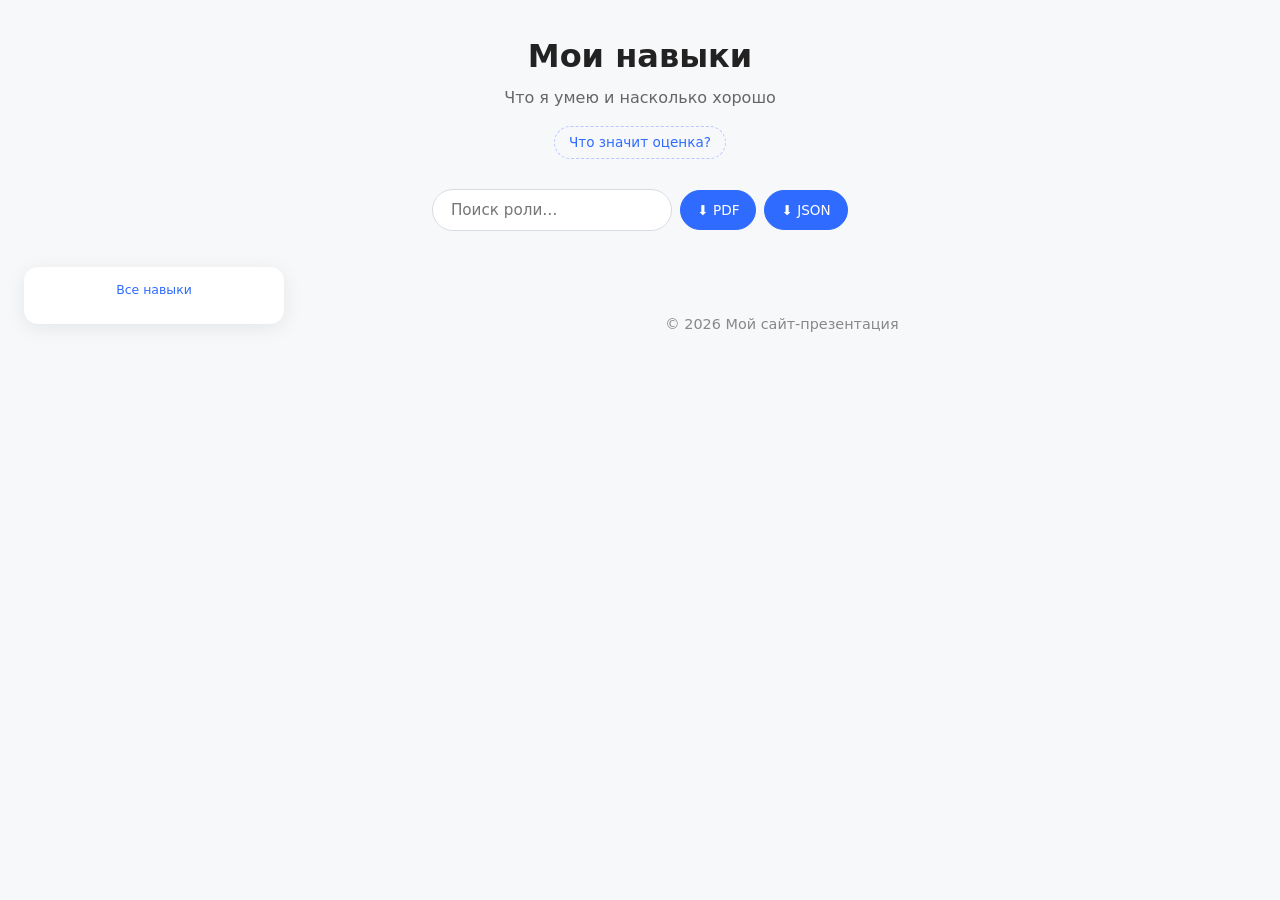
==== commit 8cc6aec5: "refactor: split monolithic script.js into ES modules Move data, logic state and UI rendering into se" ====
--- a/src/index.html
+++ b/src/index.html
@@ -1,16 +1,17 @@
 <!DOCTYPE html>
 <html lang="ru">
+
 <head>
   <meta charset="UTF-8">
   <meta name="viewport" content="width=device-width, initial-scale=1.0">
   <title>Мои навыки</title>
   <link rel="stylesheet" href="css/style.css">
 </head>
+
 <body>
 
   <div class="layout">
 
-    <!-- Радары — динамические, JS сам построит нужные -->
     <aside class="radar-panel" aria-label="Диаграммы навыков">
       <p class="radar-panel__hint" id="radar-hint">Все навыки</p>
       <div id="radar-panel-inner" class="radar-panel__inner"></div>
@@ -34,17 +35,61 @@
               </tr>
             </thead>
             <tbody>
-              <tr><td>0</td>  <td>Не знаю / не слышал</td>              <td>Не знаю / не слышал</td></tr>
-              <tr><td>1</td>  <td>Слышал термин</td>                    <td>Слышал термин</td></tr>
-              <tr><td>2</td>  <td>Понимаю идею, не практиковал</td>     <td>Понимаю идею, не практиковал</td></tr>
-              <tr><td>3</td>  <td>Пробовал по туториалу</td>            <td>Пробовал, обычно выходит плохо</td></tr>
-              <tr><td>4</td>  <td>Простые задачи по инструкции</td>     <td>Работает в простых ситуациях</td></tr>
-              <tr><td>5</td>  <td>Типовые задачи, иногда гуглю</td>     <td>Обычно справляюсь, иногда ошибаюсь</td></tr>
-              <tr><td>6</td>  <td>Уверенно решаю типовые задачи</td>    <td>Уверенно применяю в работе</td></tr>
-              <tr><td>7</td>  <td>Сложные задачи, знаю нюансы</td>      <td>Применяю в сложных ситуациях</td></tr>
-              <tr><td>8</td>  <td>Понимаю устройство, оптимизирую</td>  <td>Обучаю других, вижу нестандартные ходы</td></tr>
-              <tr><td>9</td>  <td>Проектирую решения с нуля</td>        <td>Признан в команде как эксперт</td></tr>
-              <tr><td>10</td> <td>Эксперт: учу других, развиваю тему</td><td>Эксперт: развиваю практику, обучаю</td></tr>
+              <tr>
+                <td>0</td>
+                <td>Не знаю / не слышал</td>
+                <td>Не знаю / не слышал</td>
+              </tr>
+              <tr>
+                <td>1</td>
+                <td>Слышал термин</td>
+                <td>Слышал термин</td>
+              </tr>
+              <tr>
+                <td>2</td>
+                <td>Понимаю идею, не практиковал</td>
+                <td>Понимаю идею, не практиковал</td>
+              </tr>
+              <tr>
+                <td>3</td>
+                <td>Пробовал по туториалу</td>
+                <td>Пробовал, обычно выходит плохо</td>
+              </tr>
+              <tr>
+                <td>4</td>
+                <td>Простые задачи по инструкции</td>
+                <td>Работает в простых ситуациях</td>
+              </tr>
+              <tr>
+                <td>5</td>
+                <td>Типовые задачи, иногда гуглю</td>
+                <td>Обычно справляюсь, иногда ошибаюсь</td>
+              </tr>
+              <tr>
+                <td>6</td>
+                <td>Уверенно решаю типовые задачи</td>
+                <td>Уверенно применяю в работе</td>
+              </tr>
+              <tr>
+                <td>7</td>
+                <td>Сложные задачи, знаю нюансы</td>
+                <td>Применяю в сложных ситуациях</td>
+              </tr>
+              <tr>
+                <td>8</td>
+                <td>Понимаю устройство, оптимизирую</td>
+                <td>Обучаю других, вижу нестандартные ходы</td>
+              </tr>
+              <tr>
+                <td>9</td>
+                <td>Проектирую решения с нуля</td>
+                <td>Признан в команде как эксперт</td>
+              </tr>
+              <tr>
+                <td>10</td>
+                <td>Эксперт: учу других, развиваю тему</td>
+                <td>Эксперт: развиваю практику, обучаю</td>
+              </tr>
             </tbody>
           </table>
         </div>
@@ -54,15 +99,12 @@
 
       <div class="roles-bar">
         <div class="roles-search-row">
-          <input
-            type="search"
-            id="roles-search"
-            class="roles-search"
-            placeholder="Поиск роли…"
-            autocomplete="off"
-          >
+          <input type="search" id="roles-search" class="roles-search" placeholder="Поиск роли…" autocomplete="off">
           <button type="button" id="print-btn" class="print-btn" title="Сохранить в PDF">
             ⬇ PDF
+          </button>
+          <button type="button" id="export-btn" class="print-btn print-btn--ghost" title="Скачать данные как JSON">
+            ⬇ JSON
           </button>
         </div>
         <nav class="roles-nav" id="roles-nav" aria-label="Фильтр по ролям"></nav>
@@ -82,6 +124,7 @@
 
   <div id="radar-tooltip" class="radar-tooltip" hidden></div>
 
-  <script src="js/script.js"></script>
+  <script type="module" src="js/main.js"></script>
 </body>
+
 </html>
